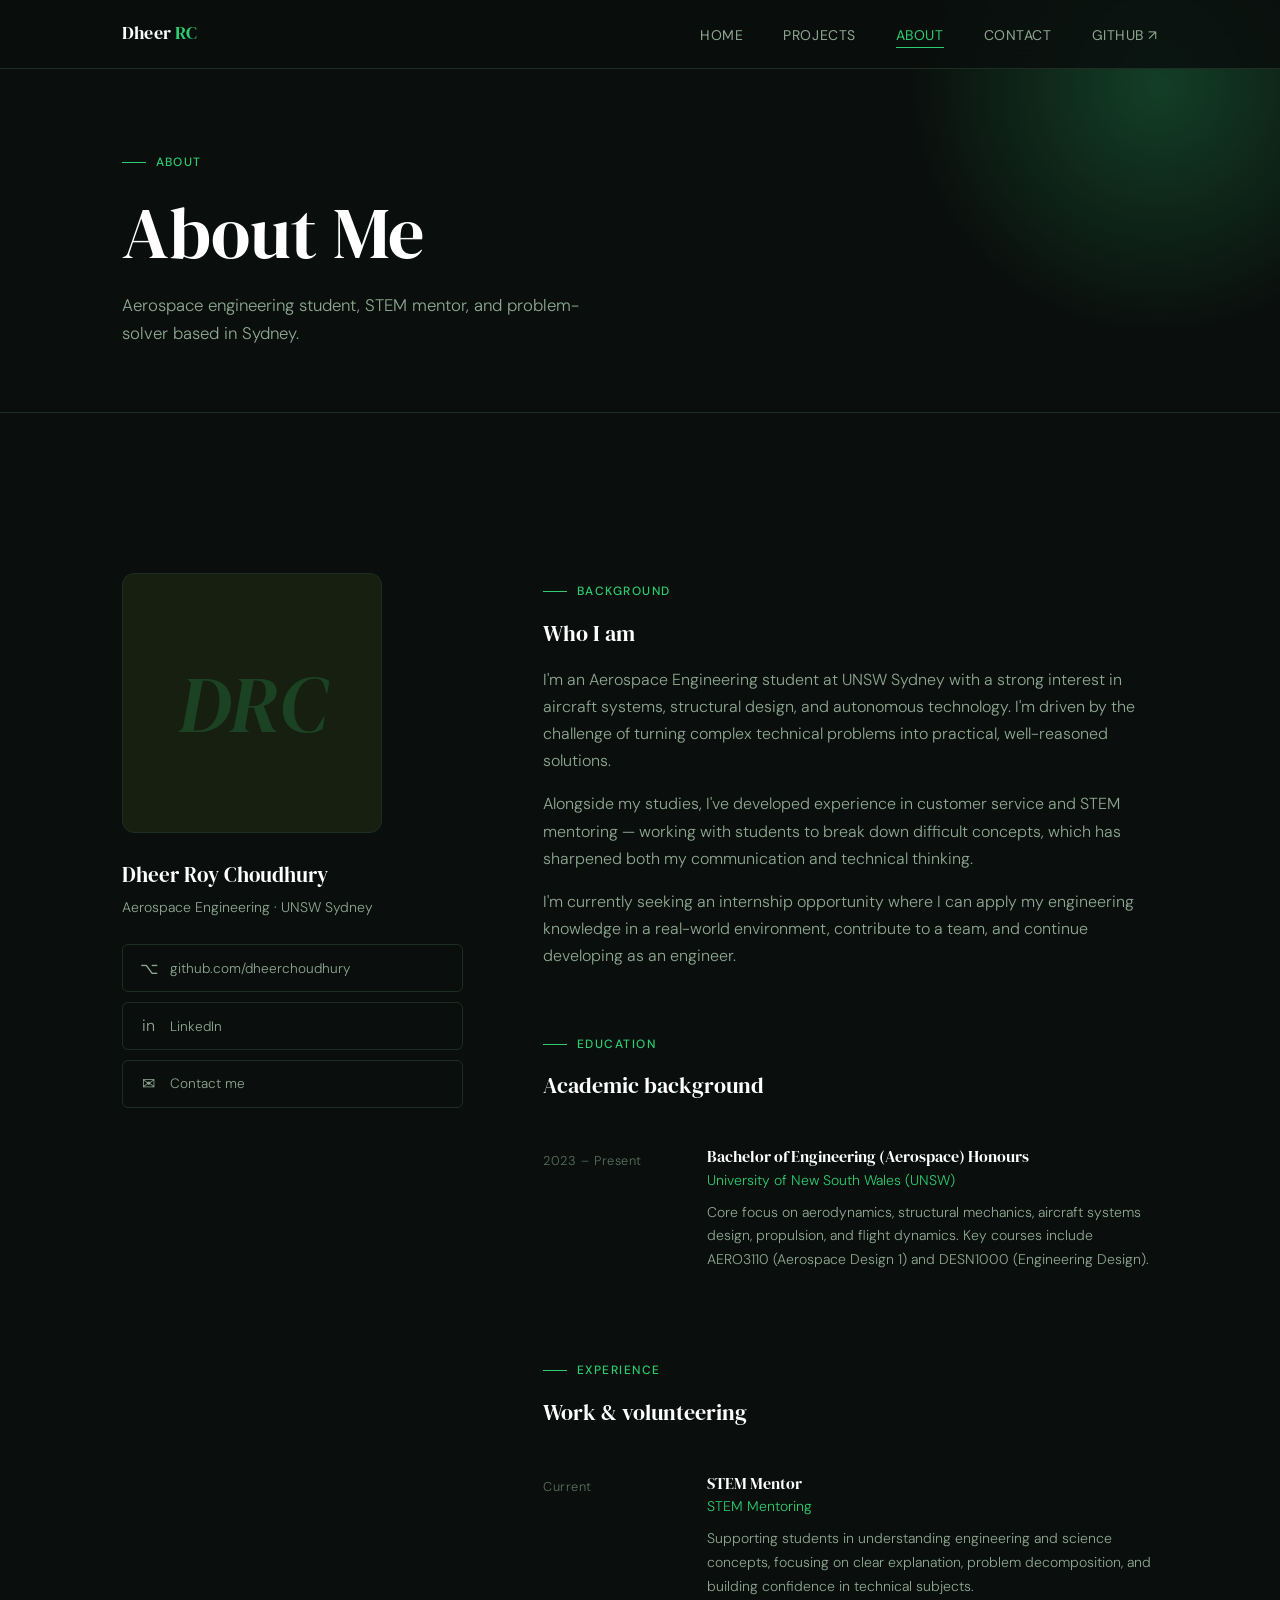
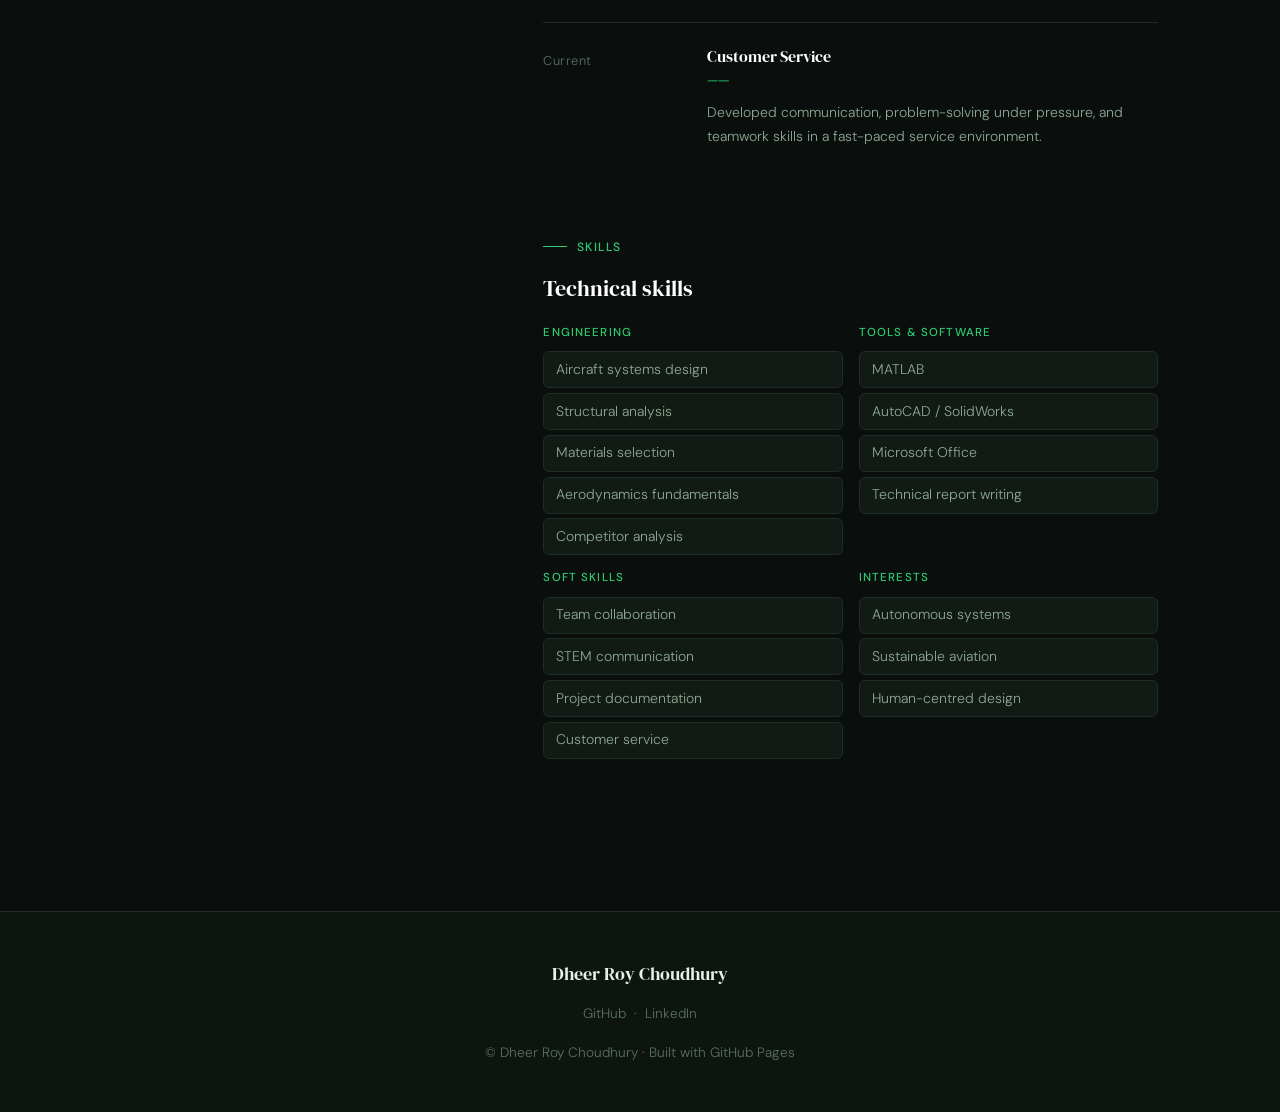
==== about.html @ 80d4696c "Initial Commit" ====
<!DOCTYPE html>
<html lang="en">
<head>
  <meta charset="UTF-8" />
  <meta name="viewport" content="width=device-width, initial-scale=1.0" />
  <title>About | Dheer Roy Choudhury</title>
  <link rel="stylesheet" href="style.css" />
  <style>
    /* ── About layout ─────────────────────────────────────── */
    .about-grid {
      display: grid;
      grid-template-columns: 1fr 1.8fr;
      gap: 5rem;
      align-items: start;
      margin-top: 4rem;
    }
    /* Profile card */
    .profile-card {
      position: sticky;
      top: 7rem;
    }
    .profile-avatar {
      width: 100%;
      aspect-ratio: 1;
      max-width: 260px;
      border-radius: var(--radius-lg);
      background: var(--surface2);
      border: 1px solid var(--border);
      display: flex;
      align-items: center;
      justify-content: center;
      font-family: var(--font-display);
      font-size: 5rem;
      color: rgba(46,204,113,0.2);
      font-style: italic;
      margin-bottom: 1.5rem;
      overflow: hidden;
      position: relative;
    }
    /* Swap the initials for a real photo:
       Replace the span below with <img src="../assets/photo.jpg" style="width:100%;height:100%;object-fit:cover;"> */
    .profile-name {
      font-family: var(--font-display);
      font-size: 1.3rem;
      color: var(--white);
      margin-bottom: 0.25rem;
    }
    .profile-role {
      font-size: 0.875rem;
      color: var(--text2);
      margin-bottom: 1.5rem;
    }
    .profile-links { display: flex; flex-direction: column; gap: 0.6rem; }
    .profile-link {
      display: flex;
      align-items: center;
      gap: 0.75rem;
      font-size: 0.85rem;
      color: var(--text2);
      padding: 0.6rem 1rem;
      border: 1px solid var(--border);
      border-radius: var(--radius);
      transition: all var(--transition);
      text-decoration: none;
    }
    .profile-link:hover {
      border-color: var(--accent2);
      color: var(--accent);
      background: var(--accent-dim);
    }
    .profile-link .icon { font-size: 1rem; width: 1.2rem; text-align: center; }

    /* ── Bio sections ─────────────────────────────────────── */
    .bio-section { margin-bottom: 3.5rem; }
    .bio-section h2 { margin-bottom: 1.2rem; font-size: 1.4rem; }
    .bio-section p { margin-bottom: 1rem; }
    .bio-section p:last-child { margin-bottom: 0; }

    /* ── Education / Experience timeline ──────────────────── */
    .timeline { margin-top: 1.5rem; }
    .timeline-item {
      display: grid;
      grid-template-columns: 140px 1fr;
      gap: 1.5rem;
      padding: 1.5rem 0;
      border-bottom: 1px solid var(--border);
      position: relative;
    }
    .timeline-item:last-child { border-bottom: none; }
    .timeline-date {
      font-size: 0.8rem;
      color: var(--text3);
      padding-top: 0.15rem;
      letter-spacing: 0.04em;
    }
    .timeline-body h4 { color: var(--white); margin-bottom: 0.2rem; font-size: 1rem; }
    .timeline-body .institution { color: var(--accent); font-size: 0.875rem; margin-bottom: 0.5rem; }
    .timeline-body p { font-size: 0.875rem; }

    /* ── Skills grid ──────────────────────────────────────── */
    .skills-grid {
      display: grid;
      grid-template-columns: repeat(2, 1fr);
      gap: 1rem;
      margin-top: 1.5rem;
    }
    .skill-group h4 {
      font-size: 0.72rem;
      letter-spacing: 0.1em;
      text-transform: uppercase;
      color: var(--accent);
      margin-bottom: 0.75rem;
      font-family: var(--font-body);
      font-weight: 500;
    }
    .skill-list {
      list-style: none;
      display: flex;
      flex-direction: column;
      gap: 0.3rem;
    }
    .skill-list li {
      font-size: 0.875rem;
      color: var(--text2);
      padding: 0.35rem 0.75rem;
      background: var(--surface);
      border: 1px solid var(--border);
      border-radius: var(--radius);
    }

    @media (max-width: 768px) {
      .about-grid { grid-template-columns: 1fr; gap: 3rem; }
      .profile-card { position: static; }
      .timeline-item { grid-template-columns: 1fr; gap: 0.4rem; }
      .skills-grid { grid-template-columns: 1fr; }
    }
  </style>
</head>
<body>

<!-- ── NAV ───────────────────────────────────────────────── -->
<nav id="nav">
  <div class="nav-inner">
    <a href="index.html" class="nav-logo">Dheer <span>RC</span></a>
    <ul class="nav-links" id="nav-links">
      <li><a href="index.html">Home</a></li>
      <li><a href="projects.html">Projects</a></li>
      <li><a href="about.html" class="active">About</a></li>
      <li><a href="contact.html">Contact</a></li>
      <li><a href="https://github.com/dheerchoudhury" target="_blank" rel="noopener">GitHub ↗</a></li>
    </ul>
    <button class="hamburger" id="hamburger" aria-label="Toggle menu">
      <span></span><span></span><span></span>
    </button>
  </div>
</nav>

<!-- ── PAGE HEADER ────────────────────────────────────────── -->
<header class="page-header">
  <div class="container">
    <div class="section-label fade-up">About</div>
    <h1 class="fade-up delay-1">About Me</h1>
    <p class="fade-up delay-2" style="max-width:500px; font-size:1.05rem; margin-top:1rem;">
      Aerospace engineering student, STEM mentor, and problem-solver
      based in Sydney.
    </p>
  </div>
</header>

<!-- ── ABOUT CONTENT ─────────────────────────────────────── -->
<section class="section">
  <div class="container">
    <div class="about-grid">

      <!-- ── LEFT: Profile card ──────────────────────────── -->
      <div class="profile-card fade-up">
        <div class="profile-avatar">
          <span>DRC</span>
          <!-- To add your photo, replace the span above with:
               <img src="assets/your-photo.jpg" style="width:100%;height:100%;object-fit:cover;"> -->
        </div>
        <div class="profile-name">Dheer Roy Choudhury</div>
        <div class="profile-role">Aerospace Engineering · UNSW Sydney</div>
        <div class="profile-links">
          <a href="https://github.com/dheerchoudhury" target="_blank" rel="noopener" class="profile-link">
            <span class="icon">⌥</span> github.com/dheerchoudhury
          </a>
          <a href="https://www.linkedin.com/in/dheer-roy-choudhury/" target="_blank" rel="noopener" class="profile-link">
            <span class="icon">in</span> LinkedIn
          </a>
          <a href="contact.html" class="profile-link">
            <span class="icon">✉</span> Contact me
          </a>
        </div>
      </div>

      <!-- ── RIGHT: Bio ──────────────────────────────────── -->
      <div>

        <!-- About me text -->
        <div class="bio-section fade-up">
          <div class="section-label">Background</div>
          <h2>Who I am</h2>
          <p>
            I'm an Aerospace Engineering student at UNSW Sydney with a strong
            interest in aircraft systems, structural design, and autonomous
            technology. I'm driven by the challenge of turning complex technical
            problems into practical, well-reasoned solutions.
          </p>
          <p>
            Alongside my studies, I've developed experience in customer service and
            STEM mentoring — working with students to break down difficult concepts,
            which has sharpened both my communication and technical thinking.
          </p>
          <p>
            I'm currently seeking an internship opportunity where I can apply
            my engineering knowledge in a real-world environment, contribute to
            a team, and continue developing as an engineer.
          </p>
        </div>

        <!-- Education -->
        <div class="bio-section fade-up delay-1">
          <div class="section-label">Education</div>
          <h2>Academic background</h2>
          <div class="timeline">

            <!-- ══════════════════════════════════════════════
                 EDUCATION — Edit or add entries here
                 ══════════════════════════════════════════════ -->
            <div class="timeline-item">
              <div class="timeline-date">2023 – Present</div>
              <div class="timeline-body">
                <h4>Bachelor of Engineering (Aerospace) Honours</h4>
                <div class="institution">University of New South Wales (UNSW)</div>
                <p>Core focus on aerodynamics, structural mechanics, aircraft systems design,
                   propulsion, and flight dynamics. Key courses include AERO3110 (Aerospace Design 1)
                   and DESN1000 (Engineering Design).</p>
              </div>
            </div>

            <!-- Add more education entries here by copying the block above -->

          </div>
        </div>

        <!-- Experience -->
        <div class="bio-section fade-up delay-2">
          <div class="section-label">Experience</div>
          <h2>Work & volunteering</h2>
          <div class="timeline">

            <!-- ══════════════════════════════════════════════
                 EXPERIENCE — Edit or add entries here
                 ══════════════════════════════════════════════ -->
            <div class="timeline-item">
              <div class="timeline-date">Current</div>
              <div class="timeline-body">
                <h4>STEM Mentor</h4>
                <div class="institution">STEM Mentoring</div>
                <p>Supporting students in understanding engineering and science concepts,
                   focusing on clear explanation, problem decomposition, and building
                   confidence in technical subjects.</p>
              </div>
            </div>

            <div class="timeline-item">
              <div class="timeline-date">Current</div>
              <div class="timeline-body">
                <h4>Customer Service</h4>
                <div class="institution">——</div>
                <p>Developed communication, problem-solving under pressure, and
                   teamwork skills in a fast-paced service environment.</p>
              </div>
            </div>

            <!-- Add more experience entries here by copying a block above -->

          </div>
        </div>

        <!-- Skills -->
        <div class="bio-section fade-up delay-3">
          <div class="section-label">Skills</div>
          <h2>Technical skills</h2>
          <div class="skills-grid">

            <!-- ══════════════════════════════════════════════
                 SKILLS — Edit or add skills here
                 ══════════════════════════════════════════════ -->
            <div class="skill-group">
              <h4>Engineering</h4>
              <ul class="skill-list">
                <li>Aircraft systems design</li>
                <li>Structural analysis</li>
                <li>Materials selection</li>
                <li>Aerodynamics fundamentals</li>
                <li>Competitor analysis</li>
              </ul>
            </div>
            <div class="skill-group">
              <h4>Tools & Software</h4>
              <ul class="skill-list">
                <li>MATLAB</li>
                <li>AutoCAD / SolidWorks</li>
                <li>Microsoft Office</li>
                <li>Technical report writing</li>
                <!-- Add more tools here -->
              </ul>
            </div>
            <div class="skill-group">
              <h4>Soft skills</h4>
              <ul class="skill-list">
                <li>Team collaboration</li>
                <li>STEM communication</li>
                <li>Project documentation</li>
                <li>Customer service</li>
              </ul>
            </div>
            <div class="skill-group">
              <h4>Interests</h4>
              <ul class="skill-list">
                <li>Autonomous systems</li>
                <li>Sustainable aviation</li>
                <li>Human-centred design</li>
                <!-- Add more interests here -->
              </ul>
            </div>

          </div>
        </div>

      </div><!-- end right col -->
    </div>
  </div>
</section>

<!-- ── FOOTER ─────────────────────────────────────────────── -->
<footer>
  <div class="container">
    <p style="margin-bottom:0.75rem; font-family: var(--font-display); font-size:1.1rem; color: var(--text);">Dheer Roy Choudhury</p>
    <p style="margin-bottom:1rem;">
      <a href="https://github.com/dheerchoudhury" target="_blank" rel="noopener">GitHub</a>
      &nbsp;·&nbsp;
      <a href="https://www.linkedin.com/in/dheer-roy-choudhury/" target="_blank" rel="noopener">LinkedIn</a>
    </p>
    <p>© Dheer Roy Choudhury · Built with GitHub Pages</p>
  </div>
</footer>

<script>
  const nav = document.getElementById('nav');
  window.addEventListener('scroll', () => nav.classList.toggle('scrolled', window.scrollY > 40));
  const hamburger = document.getElementById('hamburger');
  const navLinks = document.getElementById('nav-links');
  hamburger.addEventListener('click', () => {
    hamburger.classList.toggle('open');
    navLinks.classList.toggle('open');
  });
</script>
</body>
</html>
---- style.css ----
/* ============================================================
   DHEER ROY CHOUDHURY — Portfolio
   style.css  |  Shared across all pages
   ============================================================ */

@import url('https://fonts.googleapis.com/css2?family=DM+Serif+Display:ital@0;1&family=DM+Sans:ital,opsz,wght@0,9..40,300;0,9..40,400;0,9..40,500;0,9..40,600;1,9..40,300&display=swap');

/* ── CSS Variables ─────────────────────────────────────────── */
:root {
  --bg:          #0a0f0d;
  --bg2:         #0e1511;
  --surface:     #111a14;
  --surface2:    #172010;
  --border:      #1e2e22;
  --accent:      #2ecc71;
  --accent2:     #1a8a4a;
  --accent-dim:  rgba(46, 204, 113, 0.12);
  --accent-glow: rgba(46, 204, 113, 0.25);
  --text:        #e8f0ea;
  --text2:       #8fa893;
  --text3:       #5a7060;
  --white:       #ffffff;
  --font-display: 'DM Serif Display', Georgia, serif;
  --font-body:    'DM Sans', sans-serif;
  --radius:      6px;
  --radius-lg:   12px;
  --transition:  0.25s ease;
  --max-w:       1100px;
}

/* ── Reset ─────────────────────────────────────────────────── */
*, *::before, *::after { box-sizing: border-box; margin: 0; padding: 0; }
html { scroll-behavior: smooth; font-size: 16px; }

body {
  background: var(--bg);
  color: var(--text);
  font-family: var(--font-body);
  font-weight: 300;
  line-height: 1.7;
  min-height: 100vh;
  overflow-x: hidden;
}

/* ── Typography ────────────────────────────────────────────── */
h1, h2, h3, h4 {
  font-family: var(--font-display);
  font-weight: 400;
  line-height: 1.15;
  color: var(--white);
}
h1 { font-size: clamp(2.4rem, 6vw, 4.5rem); }
h2 { font-size: clamp(1.6rem, 3.5vw, 2.4rem); }
h3 { font-size: clamp(1.1rem, 2vw, 1.4rem); }
h4 { font-size: 1rem; }

p { color: var(--text2); }
a { color: var(--accent); text-decoration: none; transition: color var(--transition); }
a:hover { color: var(--white); }

/* ── Layout Utilities ──────────────────────────────────────── */
.container { max-width: var(--max-w); margin: 0 auto; padding: 0 2rem; }
.section { padding: 6rem 0; }
.section-sm { padding: 3rem 0; }
.grid-2 { display: grid; grid-template-columns: repeat(2, 1fr); gap: 2rem; }
.grid-3 { display: grid; grid-template-columns: repeat(3, 1fr); gap: 2rem; }
.flex { display: flex; align-items: center; }
.flex-between { display: flex; align-items: center; justify-content: space-between; }
.gap-1 { gap: 0.5rem; }
.gap-2 { gap: 1rem; }
.gap-3 { gap: 2rem; }
.mt-1 { margin-top: 0.5rem; }
.mt-2 { margin-top: 1rem; }
.mt-3 { margin-top: 2rem; }
.mb-1 { margin-bottom: 0.5rem; }
.mb-2 { margin-bottom: 1rem; }
.mb-3 { margin-bottom: 2rem; }

/* ── NAV ───────────────────────────────────────────────────── */
nav {
  position: fixed;
  top: 0; left: 0; right: 0;
  z-index: 100;
  padding: 1.2rem 0;
  background: rgba(10, 15, 13, 0.85);
  backdrop-filter: blur(16px);
  border-bottom: 1px solid var(--border);
  transition: box-shadow 0.3s ease;
}
nav.scrolled { box-shadow: 0 4px 40px rgba(0,0,0,0.4); }

.nav-inner {
  max-width: var(--max-w);
  margin: 0 auto;
  padding: 0 2rem;
  display: flex;
  align-items: center;
  justify-content: space-between;
}

.nav-logo {
  font-family: var(--font-display);
  font-size: 1.1rem;
  color: var(--white);
  letter-spacing: 0.01em;
}
.nav-logo span { color: var(--accent); }

.nav-links {
  display: flex;
  gap: 2.5rem;
  list-style: none;
}
.nav-links a {
  font-size: 0.875rem;
  font-weight: 400;
  color: var(--text2);
  letter-spacing: 0.04em;
  text-transform: uppercase;
  transition: color var(--transition);
  position: relative;
}
.nav-links a::after {
  content: '';
  position: absolute;
  bottom: -4px; left: 0;
  width: 0; height: 1px;
  background: var(--accent);
  transition: width var(--transition);
}
.nav-links a:hover, .nav-links a.active { color: var(--accent); }
.nav-links a:hover::after, .nav-links a.active::after { width: 100%; }

/* ── Hamburger (mobile) ────────────────────────────────────── */
.hamburger {
  display: none;
  flex-direction: column;
  gap: 5px;
  cursor: pointer;
  background: none;
  border: none;
  padding: 4px;
}
.hamburger span {
  display: block;
  width: 22px; height: 1.5px;
  background: var(--text2);
  transition: all 0.3s;
}
.hamburger.open span:nth-child(1) { transform: rotate(45deg) translate(5px,5px); }
.hamburger.open span:nth-child(2) { opacity: 0; }
.hamburger.open span:nth-child(3) { transform: rotate(-45deg) translate(5px,-5px); }

/* ── Buttons ───────────────────────────────────────────────── */
.btn {
  display: inline-flex;
  align-items: center;
  gap: 0.5rem;
  padding: 0.75rem 1.75rem;
  border-radius: var(--radius);
  font-family: var(--font-body);
  font-size: 0.875rem;
  font-weight: 500;
  letter-spacing: 0.03em;
  cursor: pointer;
  transition: all var(--transition);
  border: none;
}
.btn-primary {
  background: var(--accent);
  color: #041208;
}
.btn-primary:hover {
  background: #27ae60;
  color: #041208;
  transform: translateY(-1px);
  box-shadow: 0 8px 24px var(--accent-glow);
}
.btn-outline {
  background: transparent;
  color: var(--accent);
  border: 1px solid var(--accent2);
}
.btn-outline:hover {
  background: var(--accent-dim);
  color: var(--accent);
  border-color: var(--accent);
}

/* ── Tags / Pills ──────────────────────────────────────────── */
.tag {
  display: inline-block;
  padding: 0.25rem 0.75rem;
  border-radius: 999px;
  font-size: 0.75rem;
  font-weight: 500;
  letter-spacing: 0.05em;
  background: var(--accent-dim);
  color: var(--accent);
  border: 1px solid rgba(46, 204, 113, 0.2);
}

/* ── Cards ─────────────────────────────────────────────────── */
.card {
  background: var(--surface);
  border: 1px solid var(--border);
  border-radius: var(--radius-lg);
  padding: 2rem;
  transition: border-color var(--transition), transform var(--transition), box-shadow var(--transition);
}
.card:hover {
  border-color: var(--accent2);
  transform: translateY(-3px);
  box-shadow: 0 12px 40px rgba(0,0,0,0.3);
}

/* ── Section label ─────────────────────────────────────────── */
.section-label {
  display: inline-flex;
  align-items: center;
  gap: 0.6rem;
  font-size: 0.75rem;
  font-weight: 500;
  letter-spacing: 0.12em;
  text-transform: uppercase;
  color: var(--accent);
  margin-bottom: 1.2rem;
}
.section-label::before {
  content: '';
  display: block;
  width: 24px; height: 1px;
  background: var(--accent);
}

/* ── Divider ───────────────────────────────────────────────── */
hr { border: none; border-top: 1px solid var(--border); }

/* ── Footer ────────────────────────────────────────────────── */
footer {
  background: var(--bg2);
  border-top: 1px solid var(--border);
  padding: 3rem 0;
  text-align: center;
}
footer p { font-size: 0.85rem; color: var(--text3); }
footer a { color: var(--text3); }
footer a:hover { color: var(--accent); }

/* ── Page header (inner pages) ─────────────────────────────── */
.page-header {
  padding: 9rem 0 4rem;
  border-bottom: 1px solid var(--border);
  position: relative;
  overflow: hidden;
}
.page-header::before {
  content: '';
  position: absolute;
  top: -40%; right: -10%;
  width: 500px; height: 500px;
  background: radial-gradient(circle, var(--accent-glow) 0%, transparent 70%);
  pointer-events: none;
}

/* ── Animations ────────────────────────────────────────────── */
@keyframes fadeUp {
  from { opacity: 0; transform: translateY(24px); }
  to   { opacity: 1; transform: translateY(0); }
}
.fade-up { animation: fadeUp 0.7s ease both; }
.delay-1 { animation-delay: 0.1s; }
.delay-2 { animation-delay: 0.22s; }
.delay-3 { animation-delay: 0.34s; }
.delay-4 { animation-delay: 0.46s; }

/* ── Responsive ────────────────────────────────────────────── */
@media (max-width: 768px) {
  .nav-links { display: none; flex-direction: column; gap: 0; }
  .nav-links.open {
    display: flex;
    position: fixed;
    top: 64px; left: 0; right: 0;
    background: var(--bg2);
    border-bottom: 1px solid var(--border);
    padding: 1.5rem 2rem 2rem;
    gap: 1.5rem;
  }
  .hamburger { display: flex; }
  .grid-2, .grid-3 { grid-template-columns: 1fr; }
  .section { padding: 4rem 0; }
  h1 { font-size: 2.4rem; }
}
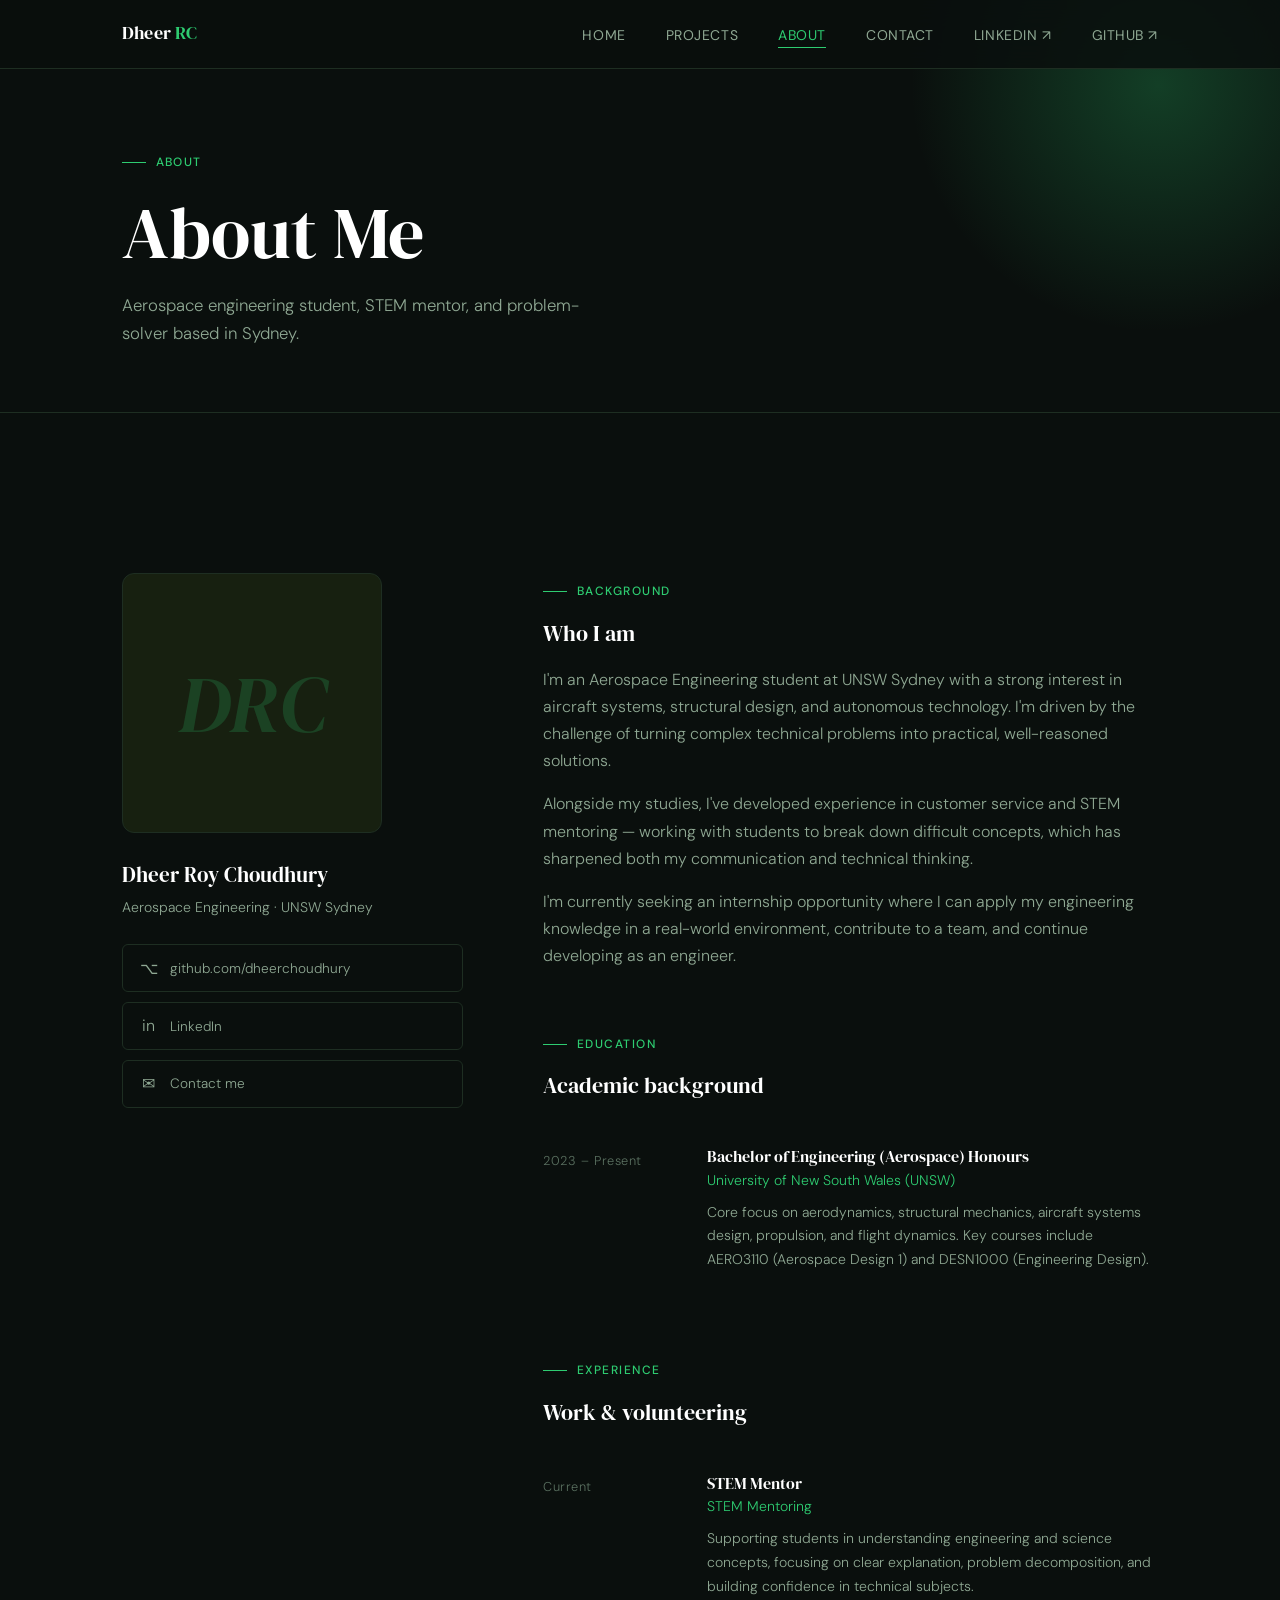
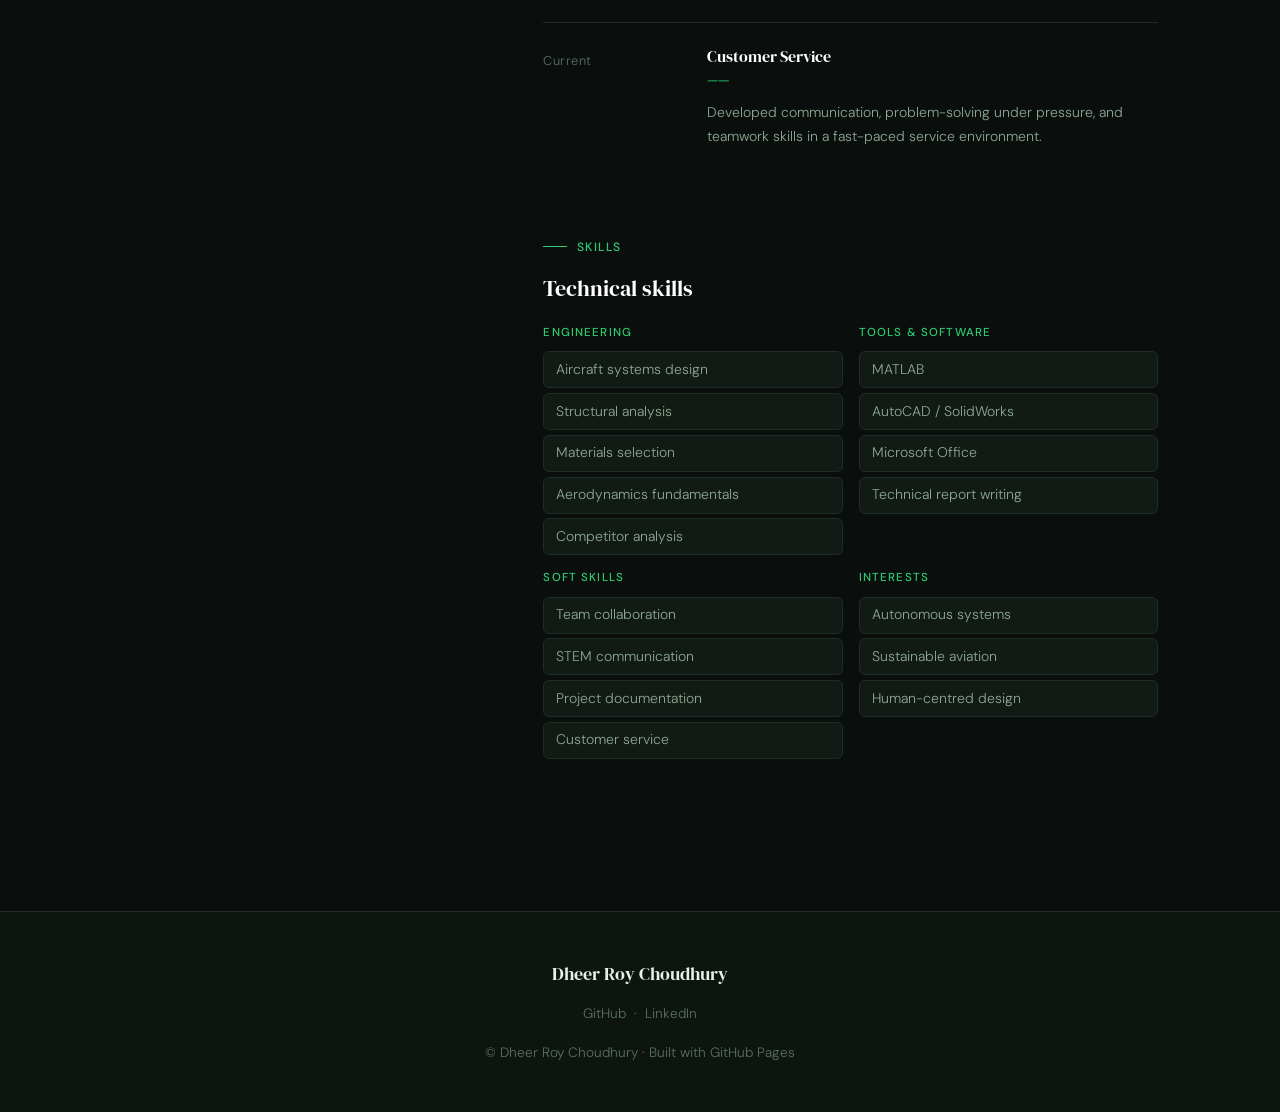
==== commit 29ceab3b: "Portfolio website" ====
--- a/about.html
+++ b/about.html
@@ -147,6 +147,7 @@
       <li><a href="projects.html">Projects</a></li>
       <li><a href="about.html" class="active">About</a></li>
       <li><a href="contact.html">Contact</a></li>
+      <li><a href="https://www.linkedin.com/in/dheer-roy-choudhury/" target="_blank" rel="noopener">LinkedIn ↗</a></li>
       <li><a href="https://github.com/dheerchoudhury" target="_blank" rel="noopener">GitHub ↗</a></li>
     </ul>
     <button class="hamburger" id="hamburger" aria-label="Toggle menu">
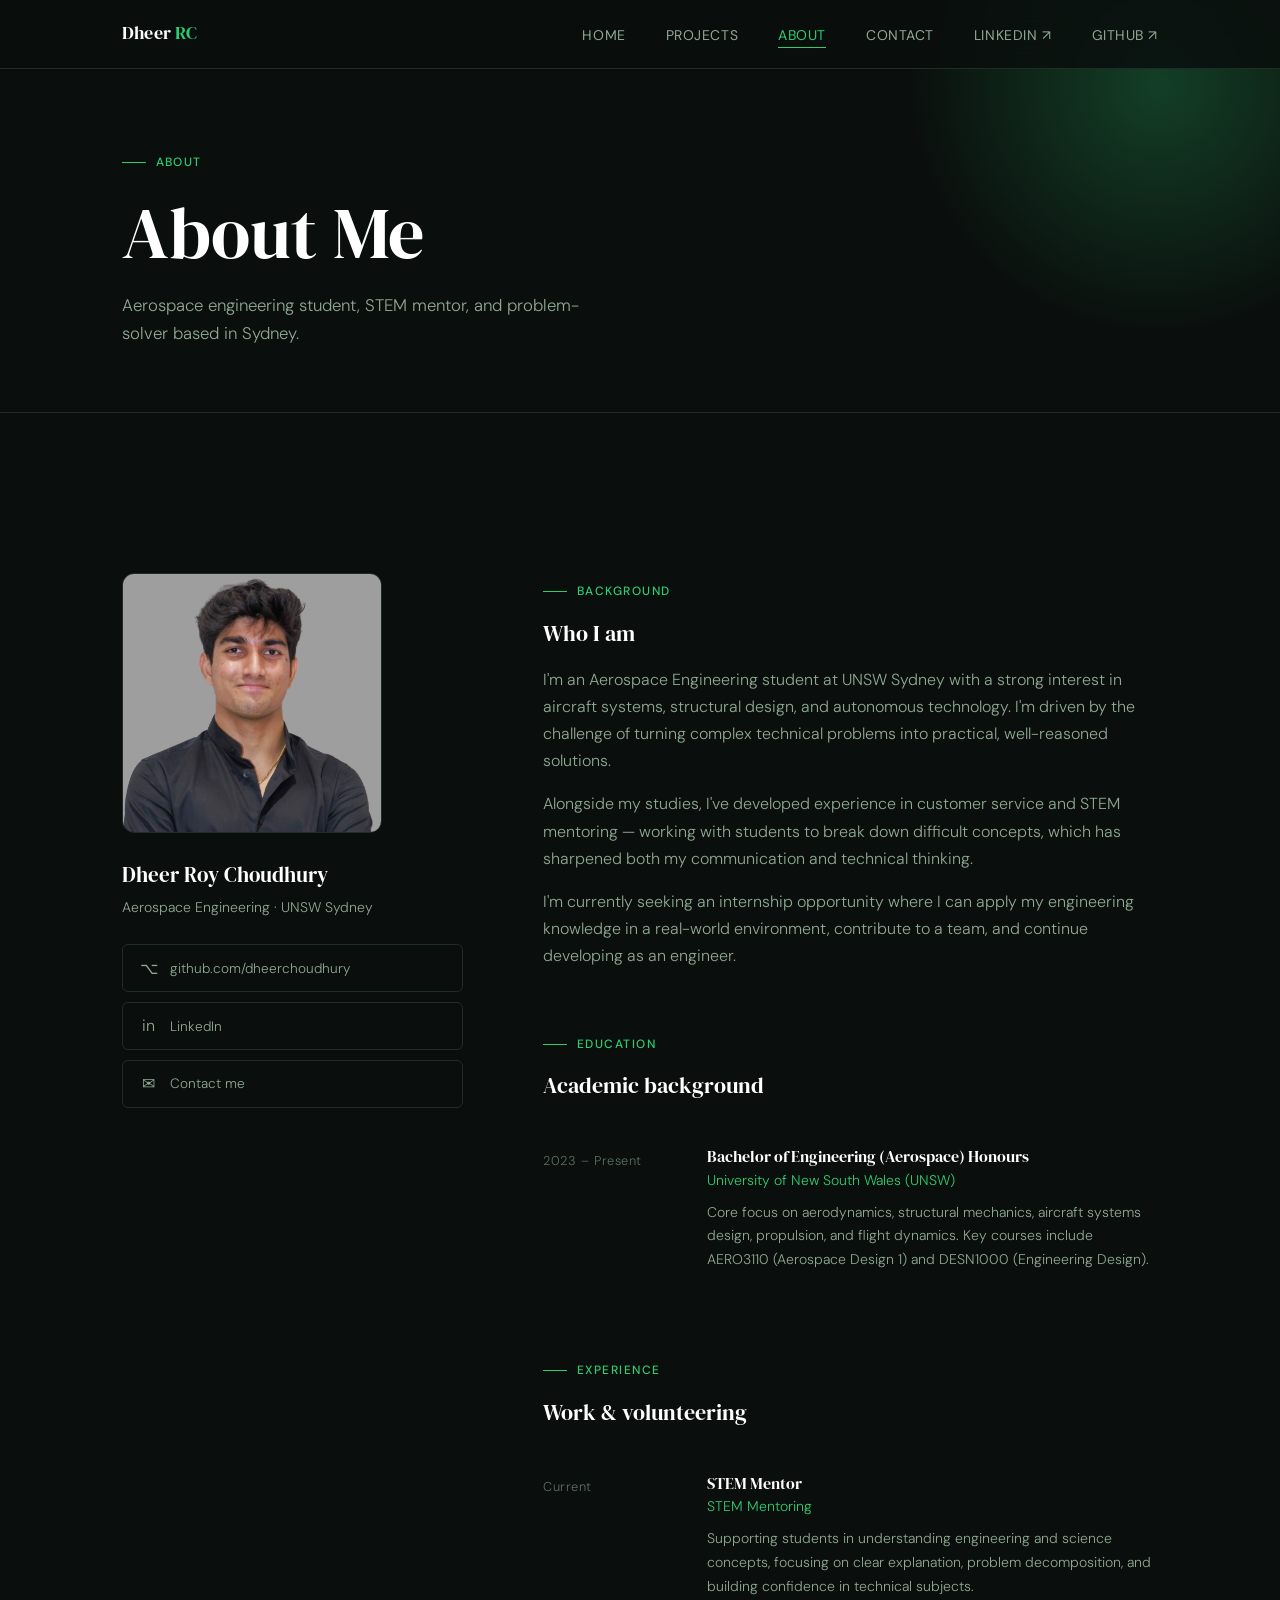
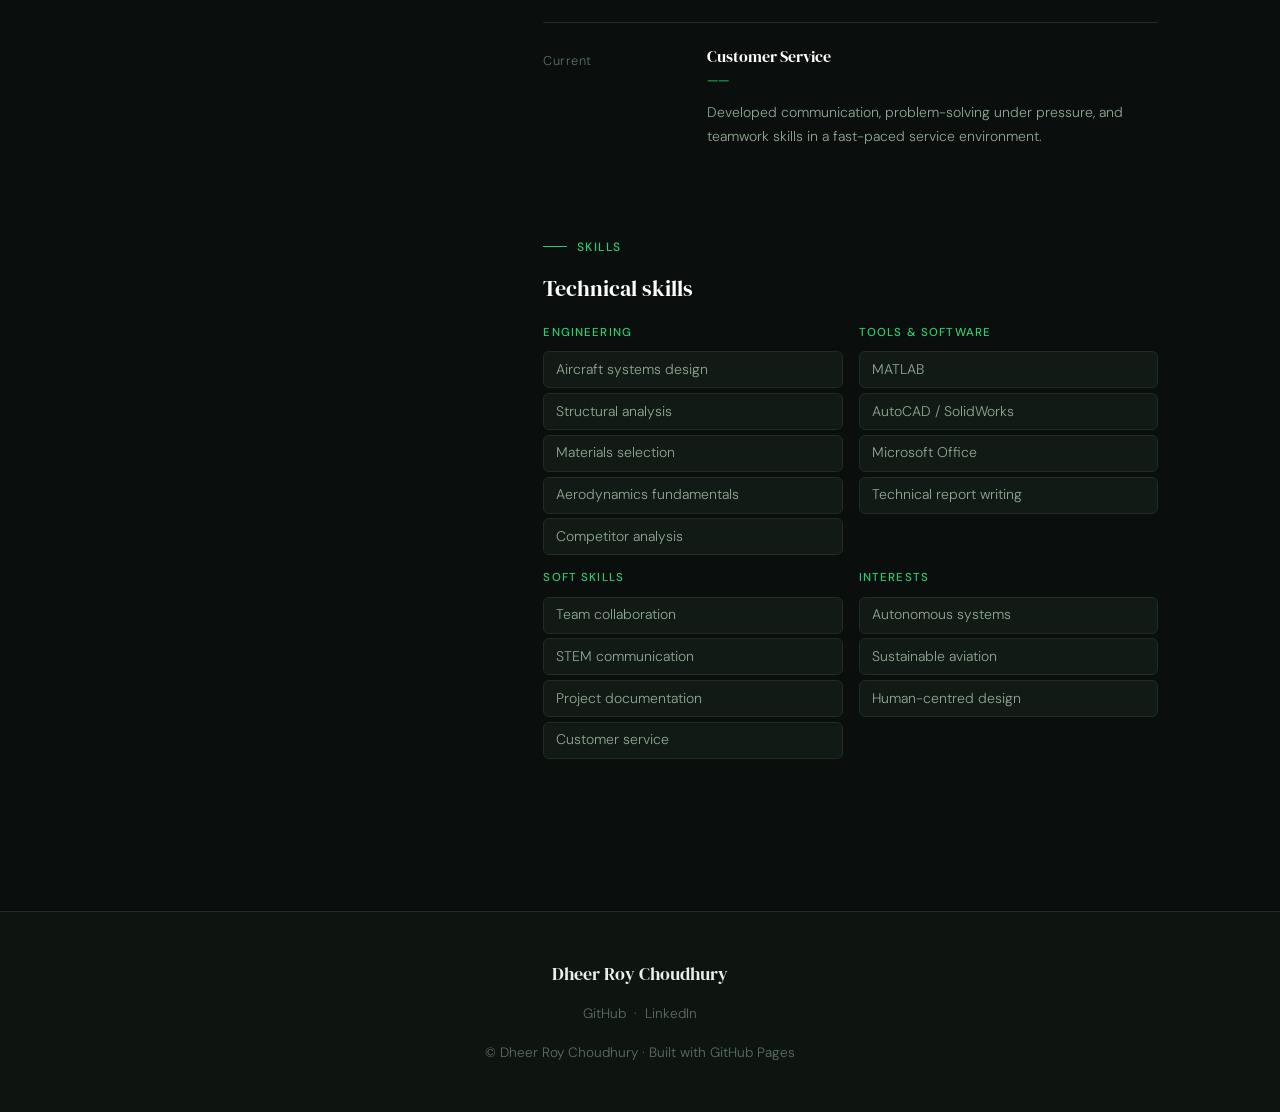
==== commit b25e4eb3: "about" ====
--- a/about.html
+++ b/about.html
@@ -176,9 +176,8 @@
       <!-- ── LEFT: Profile card ──────────────────────────── -->
       <div class="profile-card fade-up">
         <div class="profile-avatar">
-          <span>DRC</span>
-          <!-- To add your photo, replace the span above with:
-               <img src="assets/your-photo.jpg" style="width:100%;height:100%;object-fit:cover;"> -->
+          <!-- <span>DRC</span> -->
+          <img src="assets/images/LinkedIn.png" style="width:100%;height:100%;object-fit:cover;">
         </div>
         <div class="profile-name">Dheer Roy Choudhury</div>
         <div class="profile-role">Aerospace Engineering · UNSW Sydney</div>
